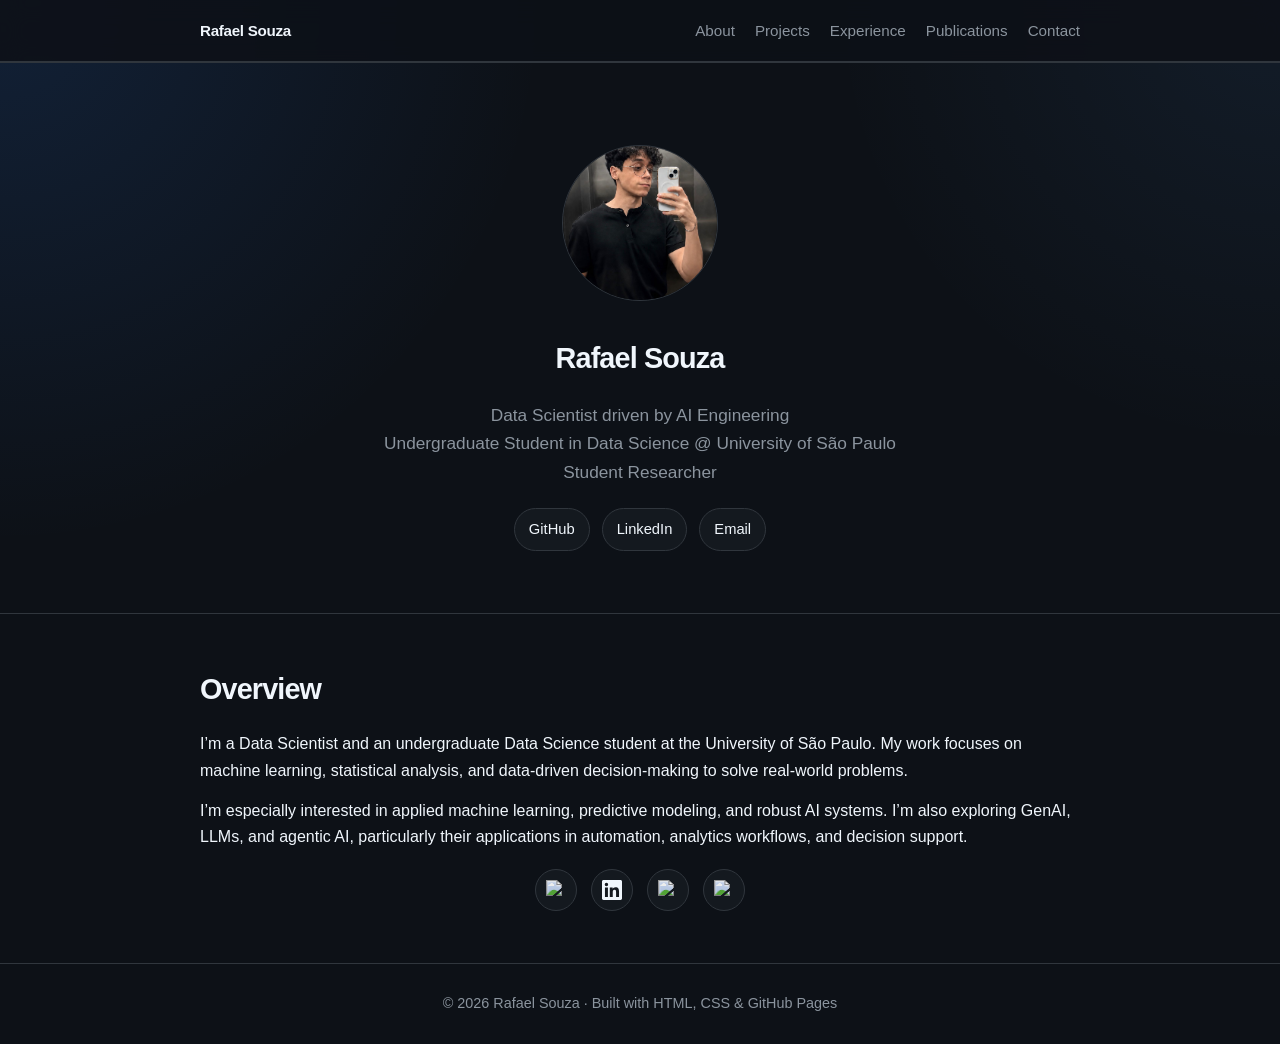
==== index.html @ 2bf14106 "Update index.html" ====
<!DOCTYPE html>
<html lang="en">
<head>
  <meta charset="UTF-8" />
  <meta name="viewport" content="width=device-width, initial-scale=1.0" />
  <title>Rafael Souza</title>
  <meta name="description" content="Rafael Souza — Data Scientist focused on applied AI and machine learning." />
  <link rel="stylesheet" href="styles.css" />
</head>
<body>

<header>
  <div class="container">
    <nav>
      <a class="brand" href="index.html">Rafael Souza</a>
      <div class="nav-links">
        <a href="about.html">About</a>
        <a href="projects.html">Projects</a>
        <a href="experience.html">Experience</a>
        <a href="publications.html">Publications</a>
        <a href="contact.html">Contact</a>
      </div>
    </nav>
  </div>
</header>

<main>

<section class="hero">
  <div class="container">
    <img class="avatar" src="assets/profile.jpeg" alt="Rafael Souza profile photo" />
    <h2>Rafael Souza</h2>
    <p class="subtitle">
      <span>Data Scientist driven by AI Engineering</span>
      <span>Undergraduate Student in Data Science @ University of São Paulo</span>
      <span>Student Researcher</span>
    </p>
    <div class="socials">
      <a href="https://github.com/Rafaelsoz" target="_blank" rel="noreferrer">GitHub</a>
      <a href="https://www.linkedin.com/in/rafael-soz-aa0167211/" target="_blank" rel="noreferrer">LinkedIn</a>
      <a href="mailto:rafaels.souzasilv@gmail.com">Email</a>
    </div>
  </div>
</section>

<section>
  <div class="container">
    <h2>Overview</h2>
    <p>
      I’m a Data Scientist and an undergraduate Data Science student at the University of São Paulo. My work focuses on machine learning, statistical analysis, and data-driven decision-making to solve real-world problems.
    </p>
    
    <p>
      I’m especially interested in applied machine learning, predictive modeling, and robust AI systems. I’m also exploring GenAI, LLMs, and agentic AI, particularly their applications in automation, analytics workflows, and decision support.
    </p>

  <div class="icon-socials">
  <a href="https://github.com/Rafaelsoz" target="_blank" rel="noreferrer" aria-label="GitHub" title="GitHub">
    <img src="https://cdn.simpleicons.org/github/f0f6fc" alt="GitHub" />
  </a>

  <a href="https://www.linkedin.com/in/rafael-soz-aa0167211/" target="_blank" rel="noreferrer" aria-label="LinkedIn" title="LinkedIn">
    <svg width="20" height="20" viewBox="0 0 24 24" fill="#f0f6fc" xmlns="http://www.w3.org/2000/svg">
      <path d="M20.447 20.452H16.89v-5.569c0-1.328-.027-3.037-1.852-3.037-1.853 0-2.136 1.445-2.136 2.939v5.667H9.345V9h3.414v1.561h.049c.476-.9 1.637-1.85 3.368-1.85 3.6 0 4.266 2.37 4.266 5.455v6.286h.005ZM5.337 7.433a2.062 2.062 0 1 1 0-4.124 2.062 2.062 0 0 1 0 4.124ZM7.119 20.452H3.554V9h3.565v11.452ZM22.225 0H1.771C.792 0 0 .774 0 1.729v20.542C0 23.227.792 24 1.771 24h20.451C23.2 24 24 23.227 24 22.271V1.729C24 .774 23.2 0 22.222 0h.003Z"/>
    </svg>
  </a>

  <a href="https://scholar.google.com/citations?user=qBwu5AwAAAAJ&hl=pt-BR" target="_blank" rel="noreferrer" aria-label="Google Scholar" title="Google Scholar">
    <img src="https://cdn.simpleicons.org/googlescholar/f0f6fc" alt="Google Scholar" />
  </a>

  <a href="mailto:rafaels.souzasilv@gmail.com" aria-label="Email" title="Email">
    <img src="https://cdn.simpleicons.org/gmail/f0f6fc" alt="Email" />
  </a>
</div>
    
  </div>
</section>

</main>

<footer>
  <div class="container">
    © <span id="year"></span> Rafael Souza · Built with HTML, CSS & GitHub Pages
  </div>
</footer>
<script src="script.js"></script>

</body>
</html>
---- styles.css ----
:root {
  --bg: #0d1117;
  --surface: #161b22;
  --surface-2: #21262d;
  --text: #f0f6fc;
  --muted: #8b949e;
  --line: #30363d;
  --accent: #58a6ff;
  --accent-strong: #2f81f7;
  --tag-bg: #21262d;
  --max-width: 880px;
}

* {
  box-sizing: border-box;
  margin: 0;
  padding: 0;
}

html {
  scroll-behavior: smooth;
}

body {
  font-family: -apple-system, BlinkMacSystemFont, "Segoe UI", Helvetica, Arial, sans-serif;
  background:
    radial-gradient(circle at top left, rgba(47, 129, 247, 0.14), transparent 34rem),
    radial-gradient(circle at top right, rgba(88, 166, 255, 0.08), transparent 28rem),
    var(--bg);
  color: var(--text);
  line-height: 1.65;
  min-height: 100vh;
}

a {
  color: var(--accent);
  text-decoration: none;
}

a:hover {
  text-decoration: underline;
}

.container {
  width: min(var(--max-width), calc(100% - 32px));
  margin: 0 auto;
}

header {
  border-bottom: 1px solid var(--line);
  background: rgba(13, 17, 23, 0.88);
  backdrop-filter: blur(12px);
  position: sticky;
  top: 0;
  z-index: 10;
}

nav {
  display: flex;
  align-items: center;
  justify-content: space-between;
  padding: 18px 0;
  font-size: 0.95rem;
}

.brand {
  color: var(--text);
  font-weight: 700;
  letter-spacing: -0.02em;
}

.nav-links {
  display: flex;
  gap: 20px;
  color: var(--muted);
}

.nav-links a {
  color: var(--muted);
}

.nav-links a:hover,
.nav-links a.active {
  color: var(--text);
  text-decoration: none;
}

.hero {
  text-align: center;
  padding: 82px 0 62px;
}

.avatar {
  width: 156px;
  height: 156px;
  border-radius: 50%;
  object-fit: cover;
  border: 1px solid var(--line);
  margin-bottom: 26px;
  background: var(--surface);
}

h1 {
  font-size: clamp(2.25rem, 5vw, 3.5rem);
  line-height: 1.1;
  letter-spacing: -0.05em;
  margin-bottom: 12px;
}

h2 {
  font-size: 1.8rem;
  letter-spacing: -0.03em;
  margin-bottom: 18px;
}

h3 {
  font-size: 1.08rem;
  margin-bottom: 7px;
}

.subtitle {
  color: var(--muted);
  font-size: 1.08rem;
  margin-bottom: 22px;
}

.subtitle span {
  display: block;
}

.socials {
  display: flex;
  justify-content: center;
  flex-wrap: wrap;
  gap: 12px;
  margin-top: 22px;
}

.socials a,
.button {
  color: var(--text);
  border: 1px solid var(--line);
  border-radius: 999px;
  padding: 8px 14px;
  font-size: 0.92rem;
  background: rgba(22, 27, 34, 0.82);
}

.socials a:hover,
.button:hover {
  border-color: var(--accent);
  color: var(--accent);
  text-decoration: none;
}

section,
.page {
  padding: 52px 0;
  border-top: 1px solid var(--line);
}

.page:first-of-type {
  border-top: none;
}

.page-title {
  padding: 58px 0 34px;
}

.page-title p {
  color: var(--muted);
  max-width: 720px;
}

p {
  margin-bottom: 14px;
}

.muted {
  color: var(--muted);
}

.grid {
  display: grid;
  gap: 16px;
}

.card {
  padding: 20px;
  border: 1px solid var(--line);
  border-radius: 14px;
  background: rgba(22, 27, 34, 0.78);
}

.card p {
  color: var(--muted);
  margin-bottom: 0;
}

.card + .card {
  margin-top: 14px;
}

.list {
  display: grid;
  gap: 14px;
  list-style: none;
}

.list li {
  padding-left: 18px;
  position: relative;
  color: var(--muted);
}

.list li::before {
  content: "•";
  position: absolute;
  left: 0;
  color: var(--accent);
  font-weight: 700;
}

.tags {
  display: flex;
  flex-wrap: wrap;
  gap: 8px;
  margin-top: 12px;
}

.tag {
  background: var(--tag-bg);
  border: 1px solid var(--line);
  border-radius: 999px;
  padding: 5px 10px;
  color: var(--muted);
  font-size: 0.86rem;
}

.project-link {
  display: inline-block;
  margin-top: 12px;
  font-size: 0.92rem;
  font-weight: 600;
}

footer {
  border-top: 1px solid var(--line);
  color: var(--muted);
  text-align: center;
  padding: 28px 0;
  font-size: 0.9rem;
}

@media (max-width: 720px) {
  nav {
    flex-direction: column;
    gap: 12px;
  }

  .nav-links {
    gap: 14px;
    flex-wrap: wrap;
    justify-content: center;
  }

  .hero {
    padding-top: 52px;
  }
}

.icon-socials {
  display: flex;
  justify-content: center;
  align-items: center;
  gap: 14px;
  flex-wrap: wrap;
  margin-top: 18px;
}

.icon-socials a {
  width: 42px;
  height: 42px;
  border: 1px solid var(--line);
  border-radius: 50%;
  background: rgba(22, 27, 34, 0.82);
  color: var(--text);

  display: inline-flex;
  align-items: center;
  justify-content: center;

  text-decoration: none;
  transition:
    border-color 0.2s ease,
    transform 0.2s ease,
    background 0.2s ease,
    opacity 0.2s ease;
}

.icon-socials a:hover {
  border-color: var(--accent);
  background: var(--surface-2);
  transform: translateY(-2px);
  text-decoration: none;
}

.icon-socials img {
  width: 20px;
  height: 20px;
  object-fit: contain;
  opacity: 0.92;
}

.icon-socials a:hover img {
  opacity: 1;
}

.cv-icon {
  color: var(--text);
  font-size: 0.72rem;
  font-weight: 800;
  letter-spacing: -0.02em;
}
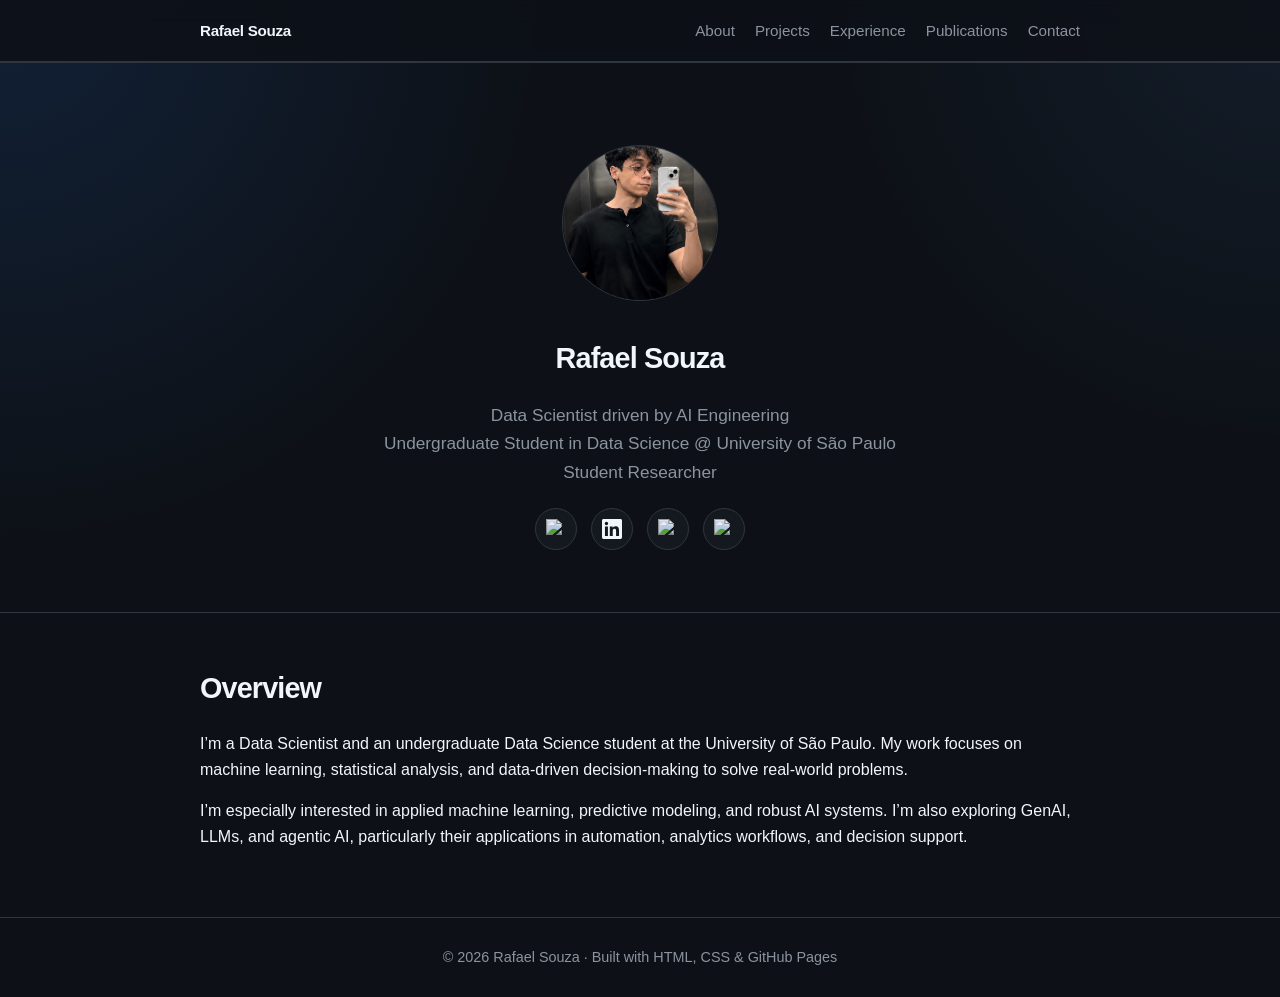
==== commit 5276193e: "Update index.html" ====
--- a/index.html
+++ b/index.html
@@ -35,11 +35,27 @@
       <span>Undergraduate Student in Data Science @ University of São Paulo</span>
       <span>Student Researcher</span>
     </p>
-    <div class="socials">
-      <a href="https://github.com/Rafaelsoz" target="_blank" rel="noreferrer">GitHub</a>
-      <a href="https://www.linkedin.com/in/rafael-soz-aa0167211/" target="_blank" rel="noreferrer">LinkedIn</a>
-      <a href="mailto:rafaels.souzasilv@gmail.com">Email</a>
+
+    <div class="icon-socials">
+      <a href="https://github.com/Rafaelsoz" target="_blank" rel="noreferrer" aria-label="GitHub" title="GitHub">
+        <img src="https://cdn.simpleicons.org/github/f0f6fc" alt="GitHub" />
+      </a>
+    
+      <a href="https://www.linkedin.com/in/rafael-soz-aa0167211/" target="_blank" rel="noreferrer" aria-label="LinkedIn" title="LinkedIn">
+        <svg width="20" height="20" viewBox="0 0 24 24" fill="#f0f6fc" xmlns="http://www.w3.org/2000/svg">
+          <path d="M20.447 20.452H16.89v-5.569c0-1.328-.027-3.037-1.852-3.037-1.853 0-2.136 1.445-2.136 2.939v5.667H9.345V9h3.414v1.561h.049c.476-.9 1.637-1.85 3.368-1.85 3.6 0 4.266 2.37 4.266 5.455v6.286h.005ZM5.337 7.433a2.062 2.062 0 1 1 0-4.124 2.062 2.062 0 0 1 0 4.124ZM7.119 20.452H3.554V9h3.565v11.452ZM22.225 0H1.771C.792 0 0 .774 0 1.729v20.542C0 23.227.792 24 1.771 24h20.451C23.2 24 24 23.227 24 22.271V1.729C24 .774 23.2 0 22.222 0h.003Z"/>
+        </svg>
+      </a>
+    
+      <a href="https://scholar.google.com/citations?user=qBwu5AwAAAAJ&hl=pt-BR" target="_blank" rel="noreferrer" aria-label="Google Scholar" title="Google Scholar">
+        <img src="https://cdn.simpleicons.org/googlescholar/f0f6fc" alt="Google Scholar" />
+      </a>
+    
+      <a href="mailto:rafaels.souzasilv@gmail.com" aria-label="Email" title="Email">
+        <img src="https://cdn.simpleicons.org/gmail/f0f6fc" alt="Email" />
+      </a>
     </div>
+    
   </div>
 </section>
 
@@ -53,26 +69,6 @@
     <p>
       I’m especially interested in applied machine learning, predictive modeling, and robust AI systems. I’m also exploring GenAI, LLMs, and agentic AI, particularly their applications in automation, analytics workflows, and decision support.
     </p>
-
-  <div class="icon-socials">
-  <a href="https://github.com/Rafaelsoz" target="_blank" rel="noreferrer" aria-label="GitHub" title="GitHub">
-    <img src="https://cdn.simpleicons.org/github/f0f6fc" alt="GitHub" />
-  </a>
-
-  <a href="https://www.linkedin.com/in/rafael-soz-aa0167211/" target="_blank" rel="noreferrer" aria-label="LinkedIn" title="LinkedIn">
-    <svg width="20" height="20" viewBox="0 0 24 24" fill="#f0f6fc" xmlns="http://www.w3.org/2000/svg">
-      <path d="M20.447 20.452H16.89v-5.569c0-1.328-.027-3.037-1.852-3.037-1.853 0-2.136 1.445-2.136 2.939v5.667H9.345V9h3.414v1.561h.049c.476-.9 1.637-1.85 3.368-1.85 3.6 0 4.266 2.37 4.266 5.455v6.286h.005ZM5.337 7.433a2.062 2.062 0 1 1 0-4.124 2.062 2.062 0 0 1 0 4.124ZM7.119 20.452H3.554V9h3.565v11.452ZM22.225 0H1.771C.792 0 0 .774 0 1.729v20.542C0 23.227.792 24 1.771 24h20.451C23.2 24 24 23.227 24 22.271V1.729C24 .774 23.2 0 22.222 0h.003Z"/>
-    </svg>
-  </a>
-
-  <a href="https://scholar.google.com/citations?user=qBwu5AwAAAAJ&hl=pt-BR" target="_blank" rel="noreferrer" aria-label="Google Scholar" title="Google Scholar">
-    <img src="https://cdn.simpleicons.org/googlescholar/f0f6fc" alt="Google Scholar" />
-  </a>
-
-  <a href="mailto:rafaels.souzasilv@gmail.com" aria-label="Email" title="Email">
-    <img src="https://cdn.simpleicons.org/gmail/f0f6fc" alt="Email" />
-  </a>
-</div>
     
   </div>
 </section>
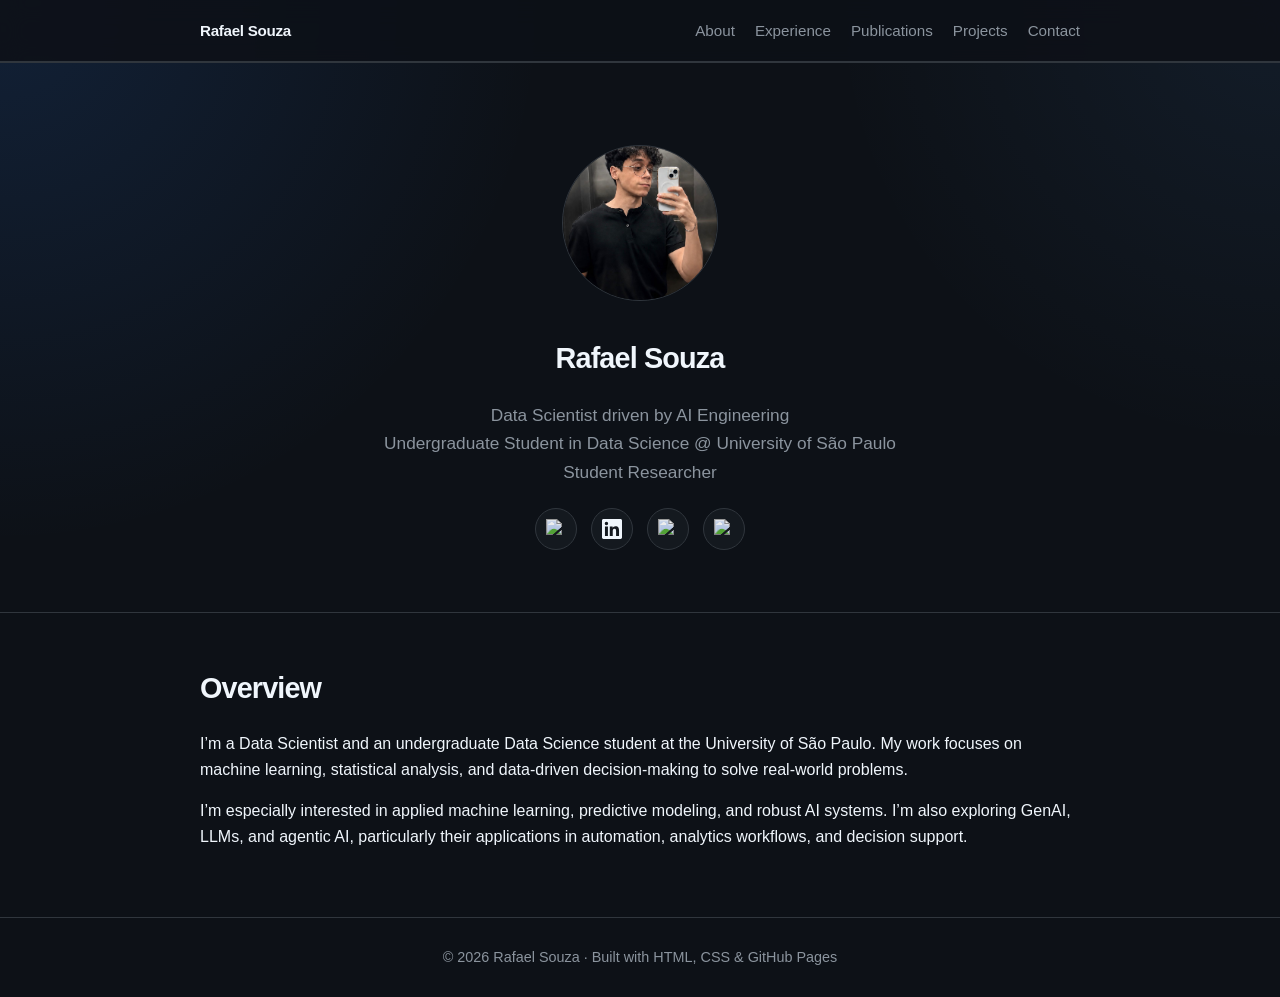
==== commit 07d55c45: "Update index.html" ====
--- a/index.html
+++ b/index.html
@@ -15,9 +15,9 @@
       <a class="brand" href="index.html">Rafael Souza</a>
       <div class="nav-links">
         <a href="about.html">About</a>
-        <a href="projects.html">Projects</a>
         <a href="experience.html">Experience</a>
         <a href="publications.html">Publications</a>
+        <a href="projects.html">Projects</a>
         <a href="contact.html">Contact</a>
       </div>
     </nav>
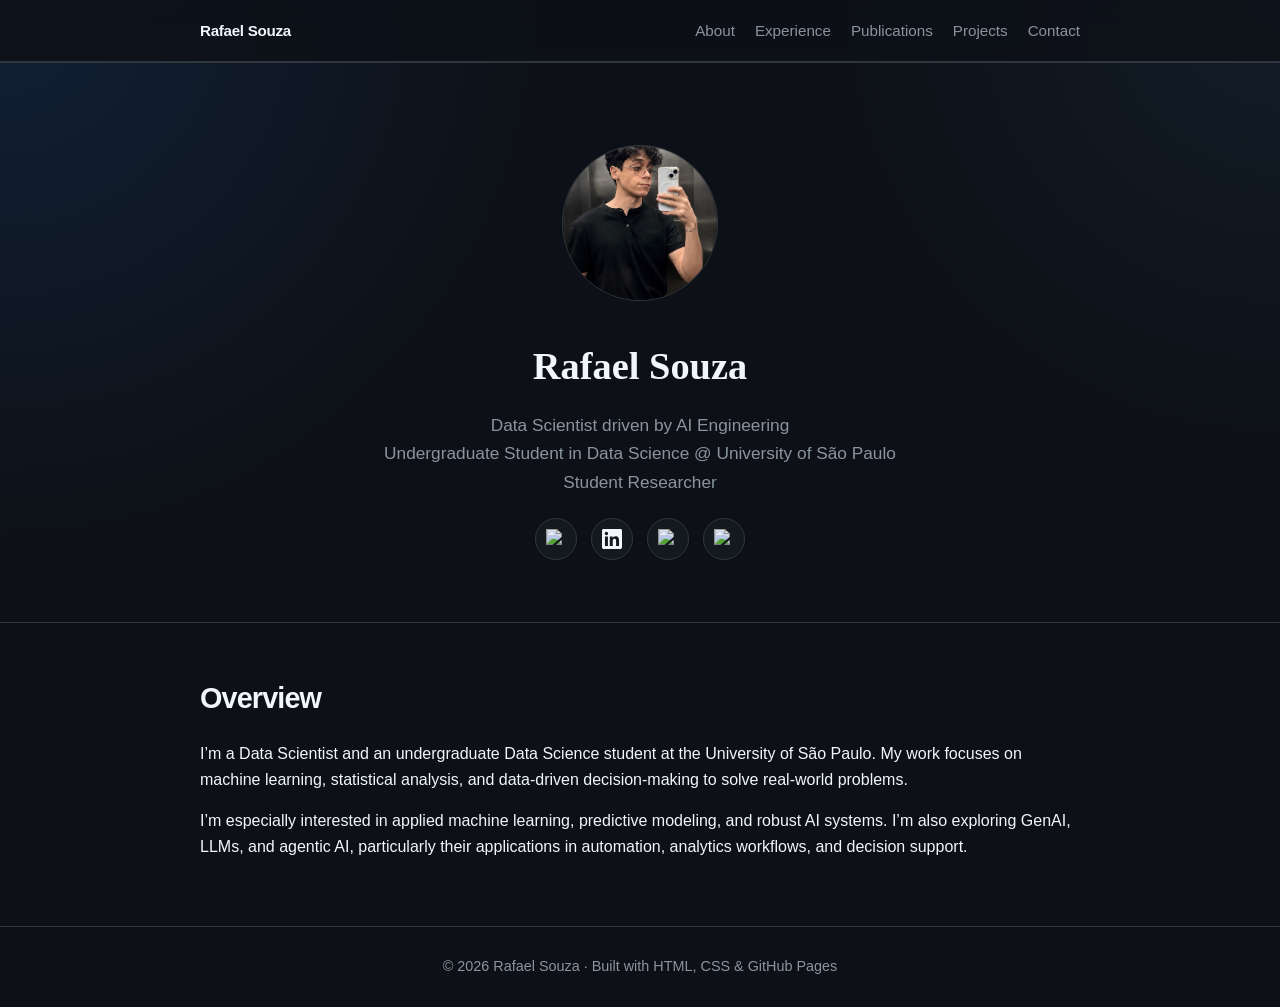
==== commit ff76af45: "Update index.html" ====
--- a/index.html
+++ b/index.html
@@ -4,8 +4,12 @@
   <meta charset="UTF-8" />
   <meta name="viewport" content="width=device-width, initial-scale=1.0" />
   <title>Rafael Souza</title>
-  <meta name="description" content="Rafael Souza — Data Scientist focused on applied AI and machine learning." />
+  <meta name="description" content="Rafael Souza — Data Scientist building AI solutions to solve real-world problems." />
   <link rel="stylesheet" href="styles.css" />
+
+  <link rel="preconnect" href="https://fonts.googleapis.com">
+  <link rel="preconnect" href="https://fonts.gstatic.com" crossorigin>
+  <link href="https://fonts.googleapis.com/css2?family=Alex+Brush&display=swap" rel="stylesheet">
 </head>
 <body>
 
@@ -29,7 +33,7 @@
 <section class="hero">
   <div class="container">
     <img class="avatar" src="assets/profile.jpeg" alt="Rafael Souza profile photo" />
-    <h2>Rafael Souza</h2>
+    <h2 class="signature-name">Rafael Souza</h2>
     <p class="subtitle">
       <span>Data Scientist driven by AI Engineering</span>
       <span>Undergraduate Student in Data Science @ University of São Paulo</span>
--- a/styles.css
+++ b/styles.css
@@ -322,3 +322,11 @@
   font-weight: 800;
   letter-spacing: -0.02em;
 }
+
+.signature-name {
+  font-family: "Dancing Script", cursive;
+  font-size: 2.4rem;
+  font-weight: 700;
+  letter-spacing: 0;
+  margin-bottom: 12px;
+}
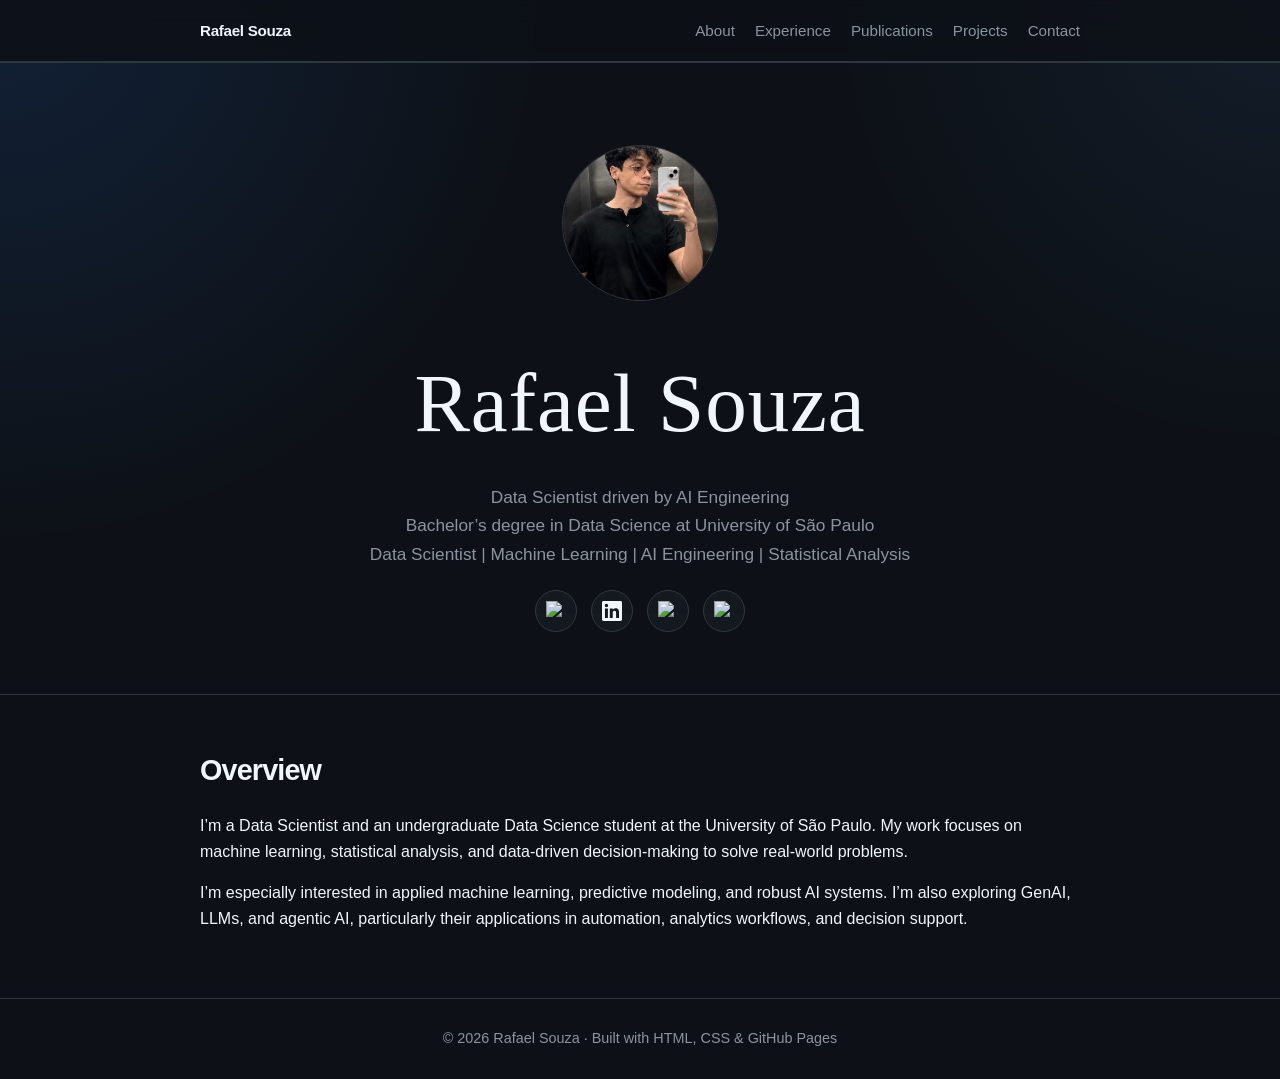
==== commit 1a6c242d: "Update index.html" ====
--- a/index.html
+++ b/index.html
@@ -36,8 +36,8 @@
     <h2 class="signature-name">Rafael Souza</h2>
     <p class="subtitle">
       <span>Data Scientist driven by AI Engineering</span>
-      <span>Undergraduate Student in Data Science @ University of São Paulo</span>
-      <span>Student Researcher</span>
+      <span>Bachelor’s degree in Data Science at University of São Paulo</span>
+      <span>Data Scientist | Machine Learning | AI Engineering | Statistical Analysis</span>
     </p>
 
     <div class="icon-socials">
--- a/styles.css
+++ b/styles.css
@@ -324,9 +324,10 @@
 }
 
 .signature-name {
-  font-family: "Dancing Script", cursive;
-  font-size: 2.4rem;
-  font-weight: 700;
-  letter-spacing: 0;
-  margin-bottom: 12px;
-}
+  font-family: "Alex Brush", cursive;
+  font-size: clamp(3.4rem, 8vw, 5.2rem);
+  font-weight: 400;
+  letter-spacing: 0.01em;
+  margin-bottom: 10px;
+  color: var(--text);
+}
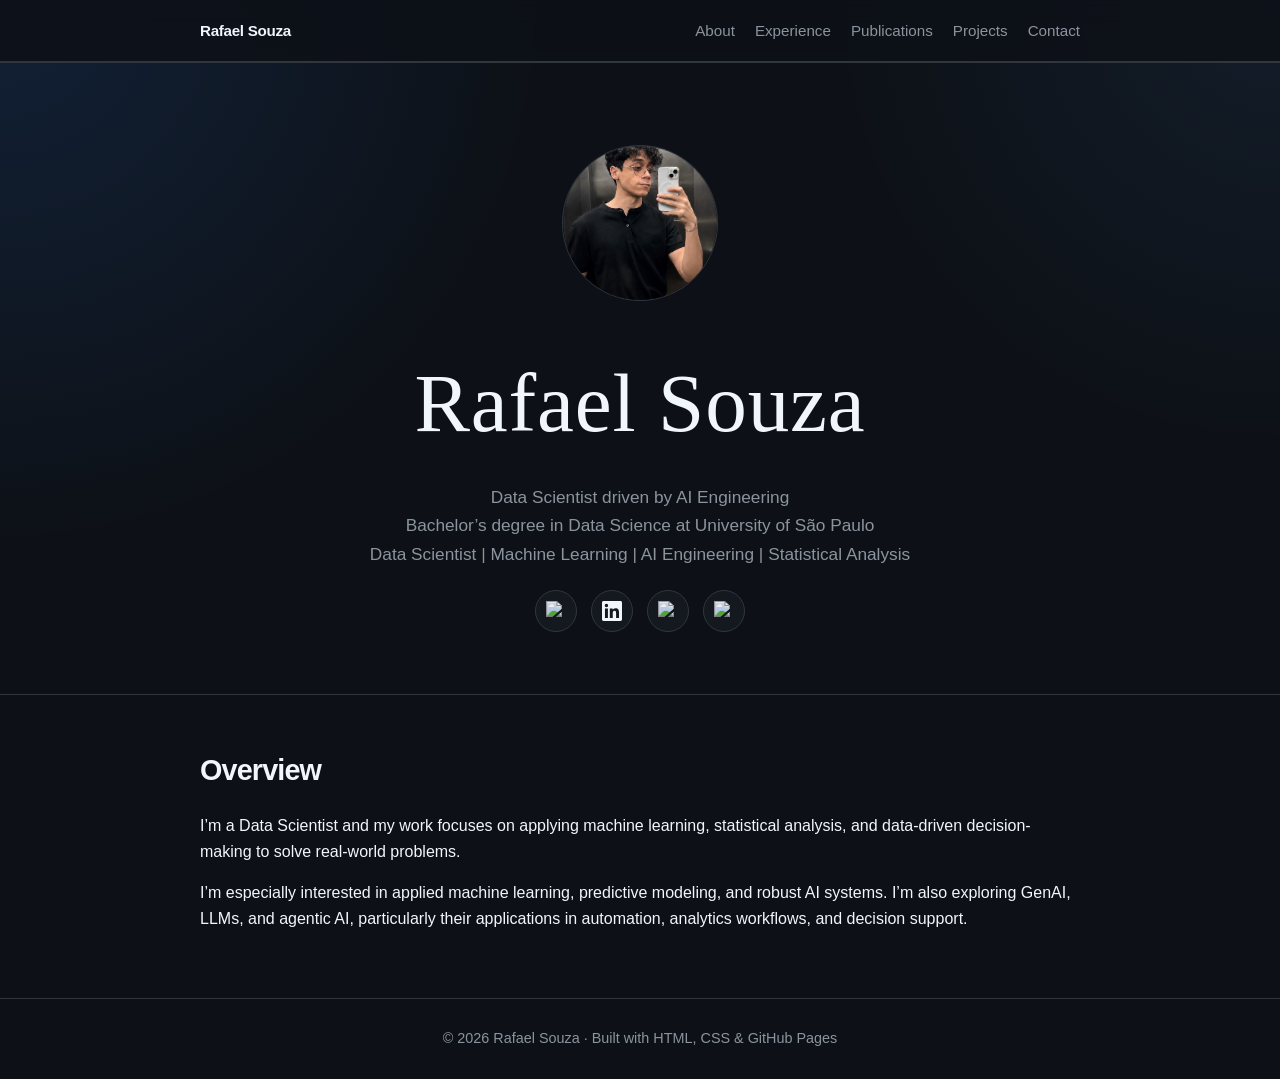
==== commit 2bdc5dc8: "Update index.html" ====
--- a/index.html
+++ b/index.html
@@ -67,7 +67,7 @@
   <div class="container">
     <h2>Overview</h2>
     <p>
-      I’m a Data Scientist and an undergraduate Data Science student at the University of São Paulo. My work focuses on machine learning, statistical analysis, and data-driven decision-making to solve real-world problems.
+      I’m a Data Scientist and my work focuses on applying machine learning, statistical analysis, and data-driven decision-making to solve real-world problems.
     </p>
     
     <p>
